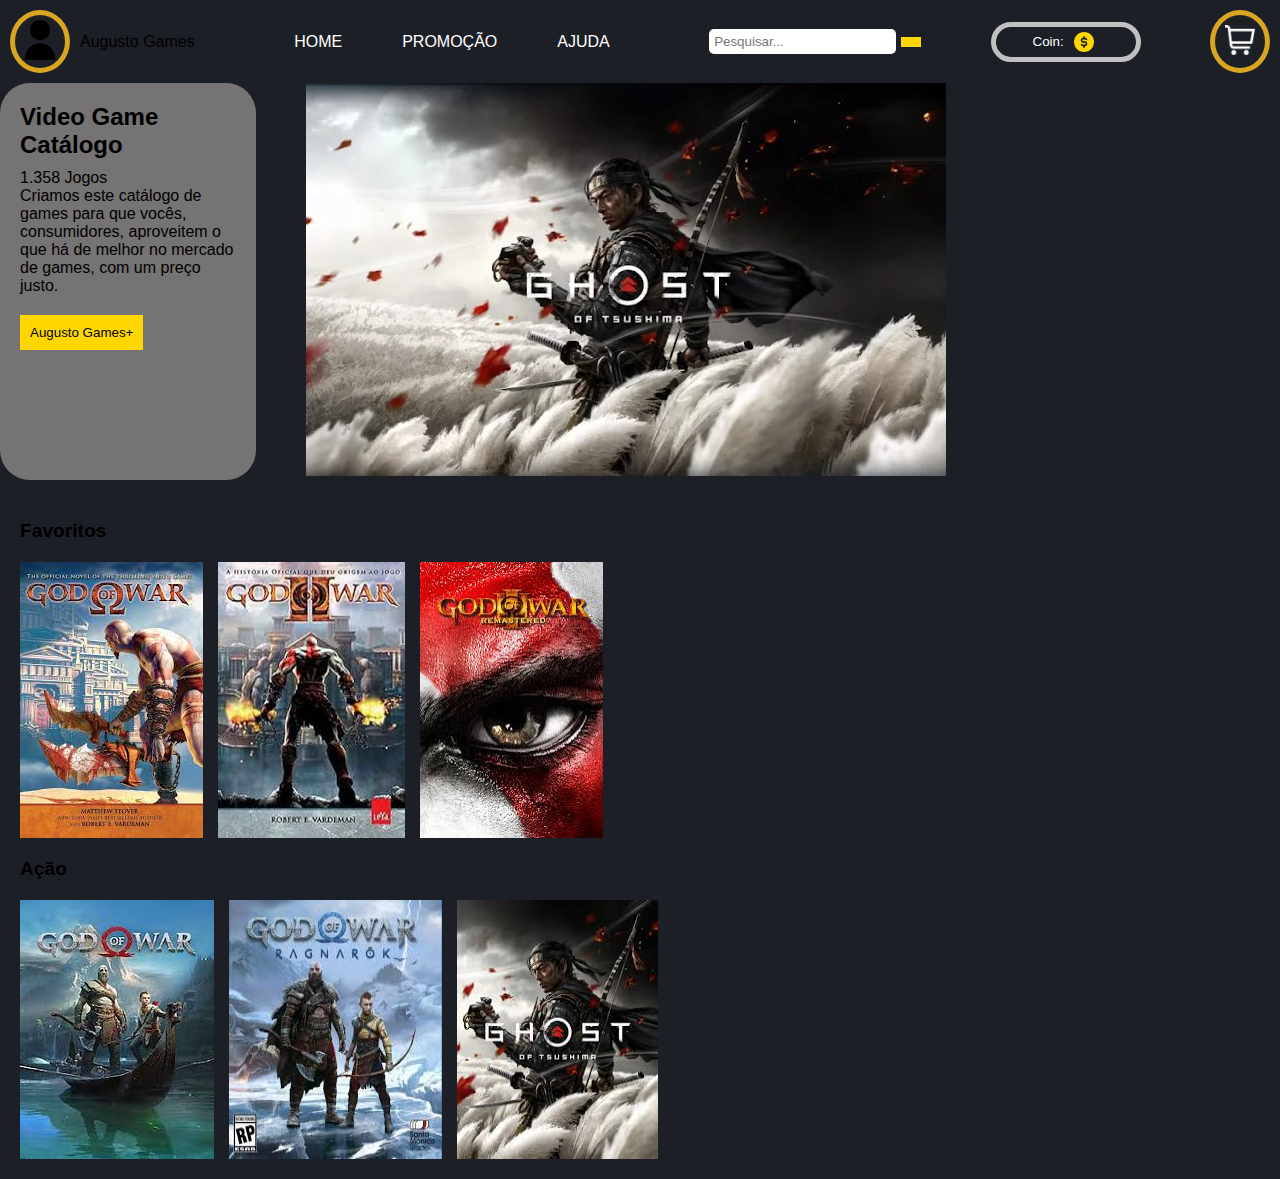
==== app/index.html @ 5dc143bf "Estilo" ====
<!DOCTYPE html>
<html lang="pt-br">
<head>
    <meta charset="UTF-8">
    <meta name="viewport" content="width=device-width, initial-scale=1.0">
    <link rel='stylesheet' href='https://cdn-uicons.flaticon.com/2.6.0/uicons-regular-rounded/css/uicons-regular-rounded.css'>
    <script src="https://code.jquery.com/jquery-3.6.0.min.js"></script>
    <link rel="stylesheet" href="css/home.css">
    <link rel="stylesheet" href="css/nav.css">
    <title>Catálogo de Jogos</title>
</head>
<body>
    <div class="container">
        <header class="navbar">
            <div class="logo"><button><img src="assets/icones/Personagem.webp" alt=""></button>Augusto Games</div>
            <nav>
                <ul>
                    <li><a href="">HOME</a></li>
                    <li><a href="">PROMOÇÃO</a></li>
                    <li><a href="">AJUDA</a></li>
                </ul>
            </nav>
            <div class="search">
                <input type="text" placeholder="Pesquisar...">
                <button><i class="fi fi-rr-search"></i></button>
            </div>
            <div class="coin"><button>Coin:<img src="assets/icones/coin.webp" alt=""></button></div>
            <div class="cart"><button><img src="assets/icones/carrinho-de-compras.webp" alt=""></button></div>
        </header>

        <main>
            <div class="folder">
                <section class="plane">
                    <div class="catalog-info">
                        <h2>Video Game<br>Catálogo</h2>
                        <p>1.358 Jogos</p>
                        <p>Criamos este catálogo de games para que vocês, consumidores, aproveitem o que há de melhor no mercado de games, com um preço justo.</p>
                        <button>Augusto Games+</button>
                    </div>
                </section>

                <section class="featured">
                    <img src="assets/folders/ghost_Folder.webp" alt="Jogo em destaque">
                </section>
            </div>

            <section class="categories">
                <h2>Favoritos</h2>
                <div class="games">
                    <img src="assets/god1.webp" alt="Game">
                    <img src="assets/god2.webp" alt="Game">
                    <img src="assets/god3.webp" alt="Game">
                </div>

                <h2>Ação</h2>
                <div class="games">
                    <img src="assets/god4.webp" alt="Game">
                    <img src="assets/god5.webp" alt="Game">
                    <img src="assets/ghost.webp" alt="Game">
                </div>
            </section>
        </main>
    </div>
    <script src="js/script.js"></script>
</body>
</html>
---- app/css/home.css ----
body {
    margin: 0;
    font-family: Arial, sans-serif;
    background-color: #1d1f27;
    color: #fff;
}

.container {
    display: flex;
    flex-direction: column;
    height: 100vh;
}

.main {
    display: flex;
}

.folder{
    display: flex;
    white-space: wrap;
}

.folder .plane {
    width: 20%;
    padding: 20px;
    background-color: #757373;
    border-radius: 30px;
}

.folder .plane h2 {
    font-size: 1.5rem;
    margin-bottom: 10px;
}

.folder .plane button {
    background-color: #ffd700;
    border: none;
    padding: 10px;
    cursor: pointer;
    margin-top: 20px;
}

.folder .featured img{
    width: 100%;
    padding-left: 50px;
}

.categories {
    padding: 20px;
}

.categories h2 {
    font-size: 1.2rem;
    margin: 20px 0;
}

.games {
    display: flex;
    gap: 15px;
}
---- app/css/nav.css ----
* {
    margin: 0;
    padding: 0;
    box-sizing: border-box;
    font-family: Arial, Helvetica, sans-serif;
    color: black;
}

.navbar {
    display: flex;
    justify-content: space-between;
    align-items: center;
    padding: 10px 10px;
    color: white;
}

.navbar .logo {
    display: flex;
    align-items: center;
}

.navbar .logo button {
    background-color: transparent;
    border: solid 5px #DAA520;
    border-radius: 50%;
    cursor: pointer;
    margin-right: 10px;
}

.navbar .logo img {
    width: 50px;
    padding: 5px;
}

.navbar ul {
    display: flex;
    align-items: center;
    list-style: none;
    margin: 0;
}

.navbar ul li {
    margin: 0 10px;
}

.navbar ul li a {
    color: #ffffff;
    text-decoration: none;
    font-size: 16px;
    padding: 8px 20px;
    white-space: nowrap;
    position: relative;  /* Para posicionar a linha */
}

.navbar ul li a::after {
    content: '';
    position: absolute;
    bottom: 0;
    left: 0;
    width: 100%;
    height: 2px;
    background-color: transparent; /* Cor padrão */
    transition: background-color 0.3s ease; /* Para animação suave */
}

.navbar ul li a:hover::after {
    background-color: #DAA520;  /* Cor dourada na linha ao passar o mouse */
}

.navbar ul li a.active::after {
    background-color: #DAA520;  /* Linha dourada para o link ativo */
}

.search {
    display: flex;
    align-items: center;
}

.search input {
    padding: 5px;
    border: none;
    border-radius: 5px;
    margin-right: 5px;
}

.search button {
    background-color: #ffd700;
    border: none;
    padding: 5px 10px;
    cursor: pointer;
}

.coin button {
    background-color: transparent;
    border: solid 5px #C0C0C0;
    border-radius: 30px;
    text-align: center;
    width: 150px;
    cursor: pointer;
    color: white;
    display: flex;
    align-items: center;
    justify-content: center;
    gap: 5px;
}

.coin img {
    width: 30px;
    padding: 5px;
}

.cart button {
    background-color: transparent;
    border: solid 5px #DAA520;
    border-radius: 50%;
    cursor: pointer;
}

.cart img {
    width: 50px;
    padding: 10px;
}
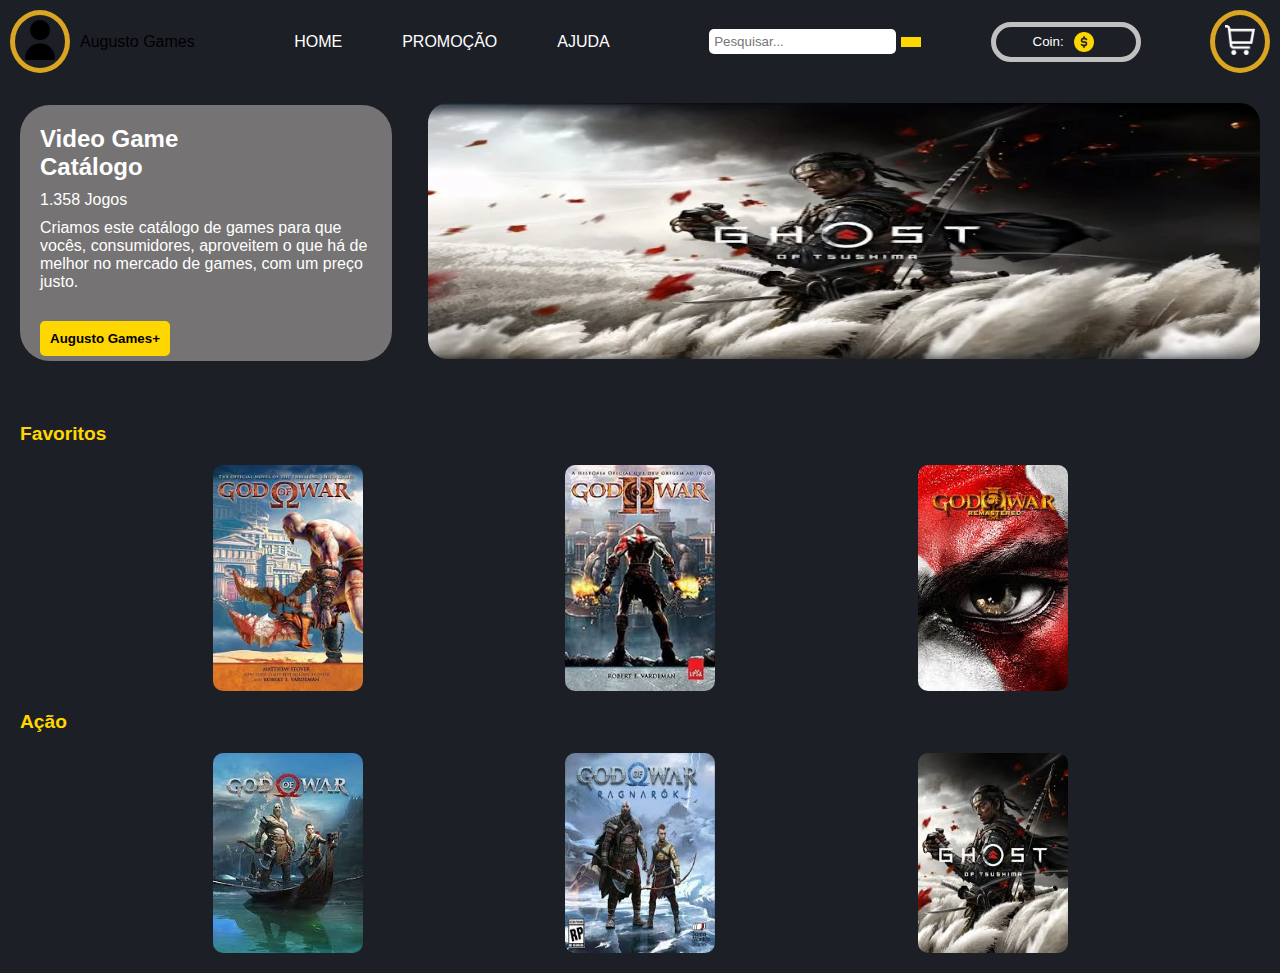
==== commit 09a2f6f0: "Folder" ====
--- a/app/index.html
+++ b/app/index.html
@@ -38,7 +38,6 @@
                         <button>Augusto Games+</button>
                     </div>
                 </section>
-
                 <section class="featured">
                     <img src="assets/folders/ghost_Folder.webp" alt="Jogo em destaque">
                 </section>
--- a/app/css/home.css
+++ b/app/css/home.css
@@ -1,35 +1,45 @@
-body {
-    margin: 0;
-    font-family: Arial, sans-serif;
-    background-color: #1d1f27;
-    color: #fff;
-}
-
+/* Container principal */
 .container {
     display: flex;
     flex-direction: column;
     height: 100vh;
 }
 
+/* Seção Principal */
 .main {
     display: flex;
 }
 
-.folder{
+/* Seção do folder */
+.folder {
     display: flex;
-    white-space: wrap;
+    justify-content: space-between;
+    align-items: center;
+    padding: 20px;
+    flex-direction: row;
 }
 
+/* Plane dentro de folder */
 .folder .plane {
-    width: 20%;
+    display: flex;
+    width: 30%;
+    height: 20vw;
     padding: 20px;
     background-color: #757373;
     border-radius: 30px;
+    justify-content: space-between;
 }
 
 .folder .plane h2 {
     font-size: 1.5rem;
     margin-bottom: 10px;
+    color: white;
+}
+
+.folder .plane p {
+    font-size: 1rem;
+    margin: 10px 0;
+    color: white;
 }
 
 .folder .plane button {
@@ -38,13 +48,22 @@
     padding: 10px;
     cursor: pointer;
     margin-top: 20px;
+    font-weight: bold;
+    border-radius: 5px;
+    transition: background-color 0.3s ease;
 }
 
-.folder .featured img{
-    width: 100%;
-    padding-left: 50px;
+.folder .plane button:hover {
+    background-color: #f4c542;
 }
 
+.folder .featured img {
+    width: 65vw;
+    height: 20vw;
+    border-radius: 20px;
+}
+
+/* Categorias */
 .categories {
     padding: 20px;
 }
@@ -52,9 +71,42 @@
 .categories h2 {
     font-size: 1.2rem;
     margin: 20px 0;
+    color: #ffd700;
 }
 
+/* Jogos dentro de categorias */
 .games {
     display: flex;
-    gap: 15px;
+    flex-wrap: wrap;
+    gap: 10px;
+    justify-content: space-evenly;
+}
+
+.games button {
+    position: relative;
+    background: none;
+    border: none;
+    cursor: pointer;
+    transition: transform 0.3s ease, box-shadow 0.3s ease;
+    text-align: center;
+}
+
+/* Estilos para as imagens dentro dos botões */
+.games img {
+    width: 100%;
+    max-width: 150px;
+    height: auto;
+    border-radius: 10px;
+    transition: transform 0.3s ease, box-shadow 0.3s ease;
+}
+
+/* Efeito hover para imagens de jogos */
+.games :hover img {
+    transform: scale(1.1);
+    box-shadow: 0 4px 8px rgba(0, 0, 0, 0.4);
+}
+
+/* Hover sobre o botão */
+.games :hover {
+    transform: scale(1.05);
 }--- a/app/css/nav.css
+++ b/app/css/nav.css
@@ -4,6 +4,13 @@
     box-sizing: border-box;
     font-family: Arial, Helvetica, sans-serif;
     color: black;
+}
+
+body {
+    margin: 0;
+    font-family: Arial, sans-serif;
+    background-color: #1d1f27;
+    color: #fff;
 }
 
 .navbar {
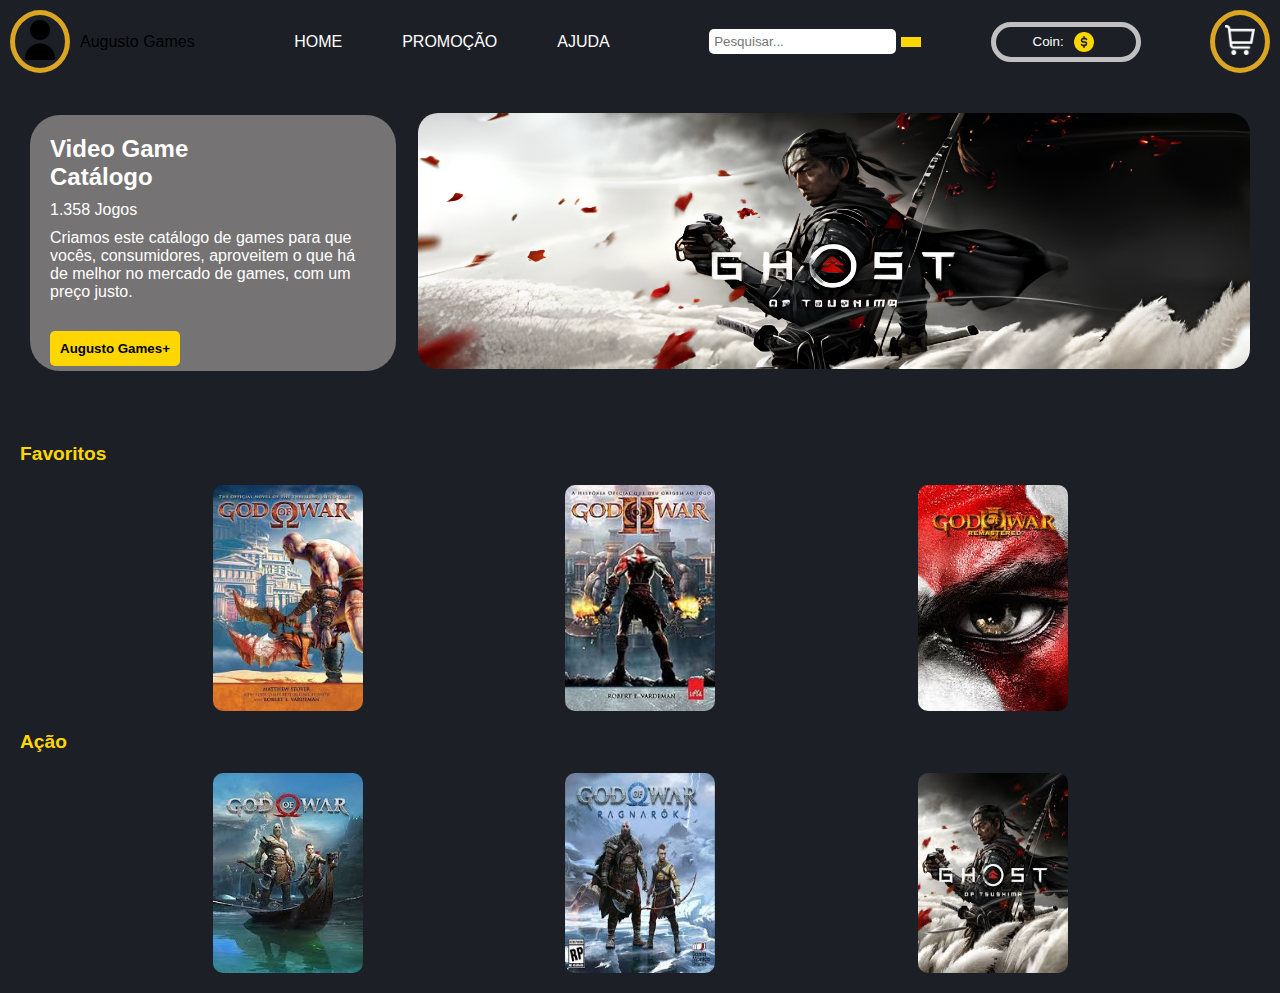
==== commit 76211922: "Folder" ====
--- a/app/index.html
+++ b/app/index.html
@@ -39,7 +39,7 @@
                     </div>
                 </section>
                 <section class="featured">
-                    <img src="assets/folders/ghost_Folder.webp" alt="Jogo em destaque">
+                    <img src="assets/folders/baner_ghost.png" alt="Jogo em destaque">
                 </section>
             </div>
 
--- a/app/css/home.css
+++ b/app/css/home.css
@@ -17,6 +17,7 @@
     align-items: center;
     padding: 20px;
     flex-direction: row;
+    padding: 30px;
 }
 
 /* Plane dentro de folder */
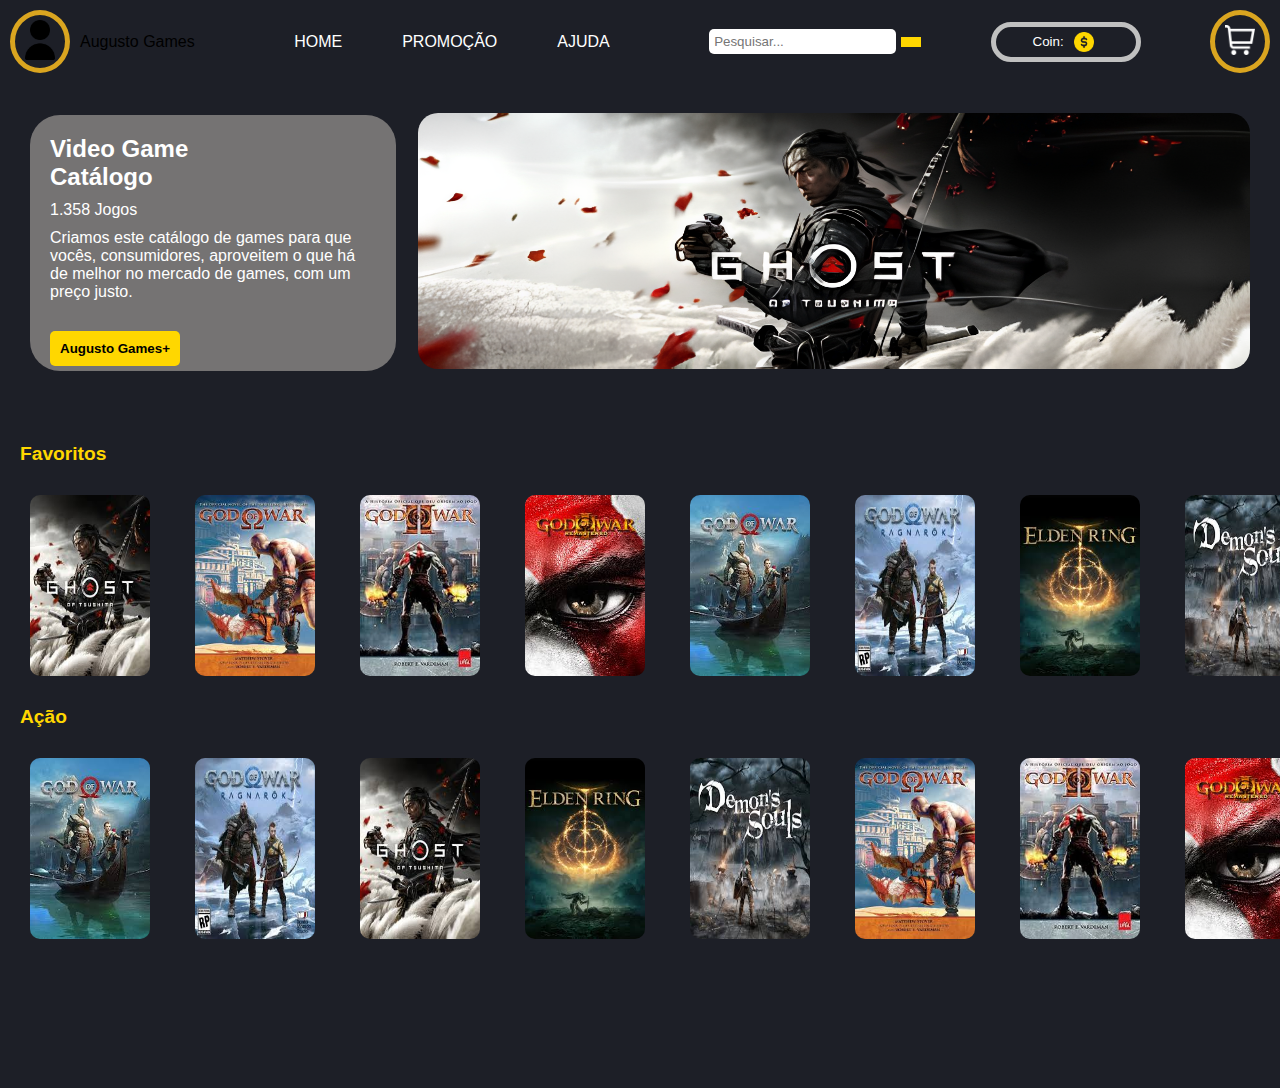
==== commit d612990d: "Folder" ====
--- a/app/index.html
+++ b/app/index.html
@@ -7,6 +7,7 @@
     <script src="https://code.jquery.com/jquery-3.6.0.min.js"></script>
     <link rel="stylesheet" href="css/home.css">
     <link rel="stylesheet" href="css/nav.css">
+    <link rel="stylesheet" href="css/card_opacidade.css">
     <title>Catálogo de Jogos</title>
 </head>
 <body>
@@ -46,9 +47,14 @@
             <section class="categories">
                 <h2>Favoritos</h2>
                 <div class="games">
+                    <img src="assets/ghost.webp" alt="Game">
                     <img src="assets/god1.webp" alt="Game">
                     <img src="assets/god2.webp" alt="Game">
-                    <img src="assets/god3.webp" alt="Game">
+                    <img src="assets/god3.webp" alt="">
+                    <img src="assets/god4.webp" alt="">
+                    <img src="assets/god5.webp" alt="">
+                    <img src="assets/elden_ring.webp" alt="">
+                    <img src="assets/demon_souls.webp" alt="">
                 </div>
 
                 <h2>Ação</h2>
@@ -56,6 +62,25 @@
                     <img src="assets/god4.webp" alt="Game">
                     <img src="assets/god5.webp" alt="Game">
                     <img src="assets/ghost.webp" alt="Game">
+                    <img src="assets/elden_ring.webp" alt="">
+                    <img src="assets/demon_souls.webp" alt="">
+                    <img src="assets/god1.webp" alt="">
+                    <img src="assets/god2.webp" alt="">
+                    <img src="assets/god3.webp" alt="">
+
+
+                    <div class="card" tabindex="0">
+                        <img src="assets/demon_souls.webp" alt="Imagem do Produto">
+                        <div class="card-details">
+                            <p>Informações adicionais sobre o produto. Detalhes extras aqui.</p>
+                            <h3>Nome do Produto</h3>
+                            <p>Descrição curta do produto. Saiba mais sobre ele.</p>
+                            <button>Comprar</button>
+                        </div>
+                    </div>
+
+
+
                 </div>
             </section>
         </main>
--- a/app/css/home.css
+++ b/app/css/home.css
@@ -78,9 +78,9 @@
 /* Jogos dentro de categorias */
 .games {
     display: flex;
-    flex-wrap: wrap;
-    gap: 10px;
-    justify-content: space-evenly;
+    flex-wrap: nowrap;
+    gap: 45px;
+    padding: 10px;
 }
 
 .games button {
@@ -88,17 +88,15 @@
     background: none;
     border: none;
     cursor: pointer;
-    transition: transform 0.3s ease, box-shadow 0.3s ease;
     text-align: center;
 }
 
 /* Estilos para as imagens dentro dos botões */
 .games img {
-    width: 100%;
-    max-width: 150px;
+    width: 100vw;
+    max-width: 120px;
     height: auto;
     border-radius: 10px;
-    transition: transform 0.3s ease, box-shadow 0.3s ease;
 }
 
 /* Efeito hover para imagens de jogos */
--- a/app/css/card_opacidade.css
+++ b/app/css/card_opacidade.css
@@ -0,0 +1,38 @@
+/* Detalhes adicionais (ocultos inicialmente) */
+.card-details {
+    position: absolute;
+    bottom: 0;
+    left: 0;
+    width: 150px;
+    background-color: rgba(105, 105, 105, 0.8);
+    font-size: 0.9rem;
+    color: #fff;
+    padding: 10px;
+    font-size: 0.9rem;
+    opacity: 0;
+    visibility: hidden;
+    transform: translateY(100%);
+    transition: opacity 0.3s ease, visibility 0.3s ease, transform 0.3s ease;
+}
+
+/* Efeito de zoom no card */
+.card:hover {
+    transform: scale(1.05);
+    box-shadow: 0 50px 100px rgba(0, 0, 0, 0.5);
+    max-width: 200vw;
+}
+
+/* Mostrar os detalhes ao passar o mouse no card */
+.card:hover .card-details {
+    opacity: 1;
+    visibility: visible;
+    transform: translateY(0);
+    display: block;
+}
+
+.card.show-details .card-details {
+    opacity: 1;
+    visibility: visible;
+    transform: translateY(0);
+    display: block;
+}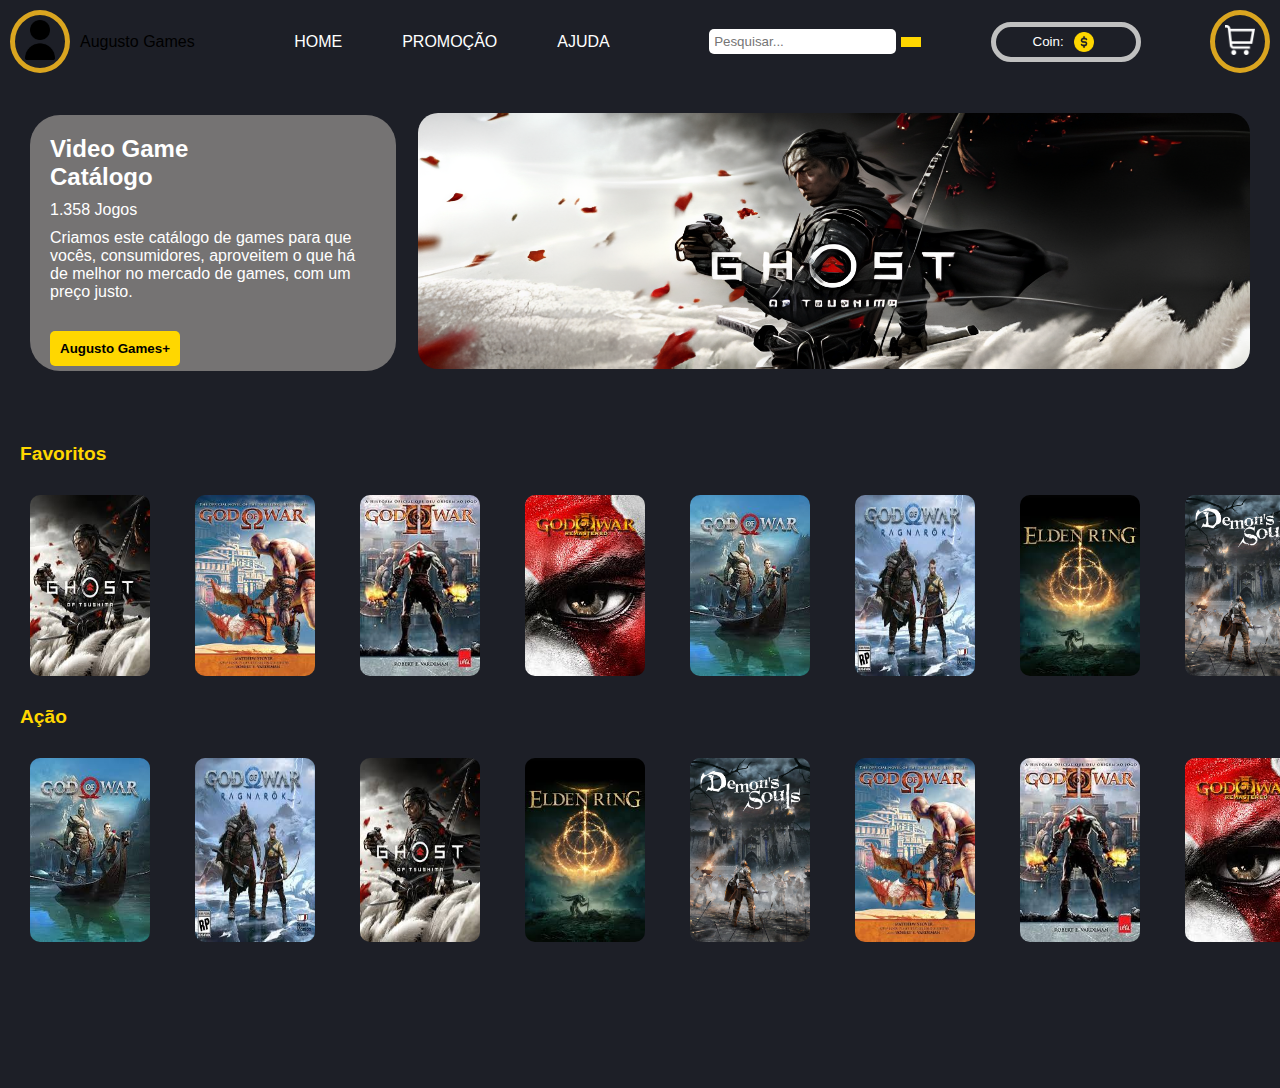
==== commit 8196211a: "Estilo" ====
--- a/app/index.html
+++ b/app/index.html
@@ -54,7 +54,7 @@
                     <img src="assets/god4.webp" alt="">
                     <img src="assets/god5.webp" alt="">
                     <img src="assets/elden_ring.webp" alt="">
-                    <img src="assets/demon_souls.webp" alt="">
+                    <img src="assets/demon_souls.png" alt="">
                 </div>
 
                 <h2>Ação</h2>
@@ -63,14 +63,14 @@
                     <img src="assets/god5.webp" alt="Game">
                     <img src="assets/ghost.webp" alt="Game">
                     <img src="assets/elden_ring.webp" alt="">
-                    <img src="assets/demon_souls.webp" alt="">
+                    <img src="assets/demon_souls.png" alt="">
                     <img src="assets/god1.webp" alt="">
                     <img src="assets/god2.webp" alt="">
                     <img src="assets/god3.webp" alt="">
 
 
                     <div class="card" tabindex="0">
-                        <img src="assets/demon_souls.webp" alt="Imagem do Produto">
+                        <img src="assets/demon_souls.png" alt="Imagem do Produto">
                         <div class="card-details">
                             <p>Informações adicionais sobre o produto. Detalhes extras aqui.</p>
                             <h3>Nome do Produto</h3>
@@ -82,6 +82,7 @@
 
 
                 </div>
+                
             </section>
         </main>
     </div>
--- a/app/css/card_opacidade.css
+++ b/app/css/card_opacidade.css
@@ -12,7 +12,7 @@
     opacity: 0;
     visibility: hidden;
     transform: translateY(100%);
-    transition: opacity 0.3s ease, visibility 0.3s ease, transform 0.3s ease;
+    transition: opacity 0.3s ease, box-shadow 0.3s ease, transform 0.3s ease;
 }
 
 /* Efeito de zoom no card */
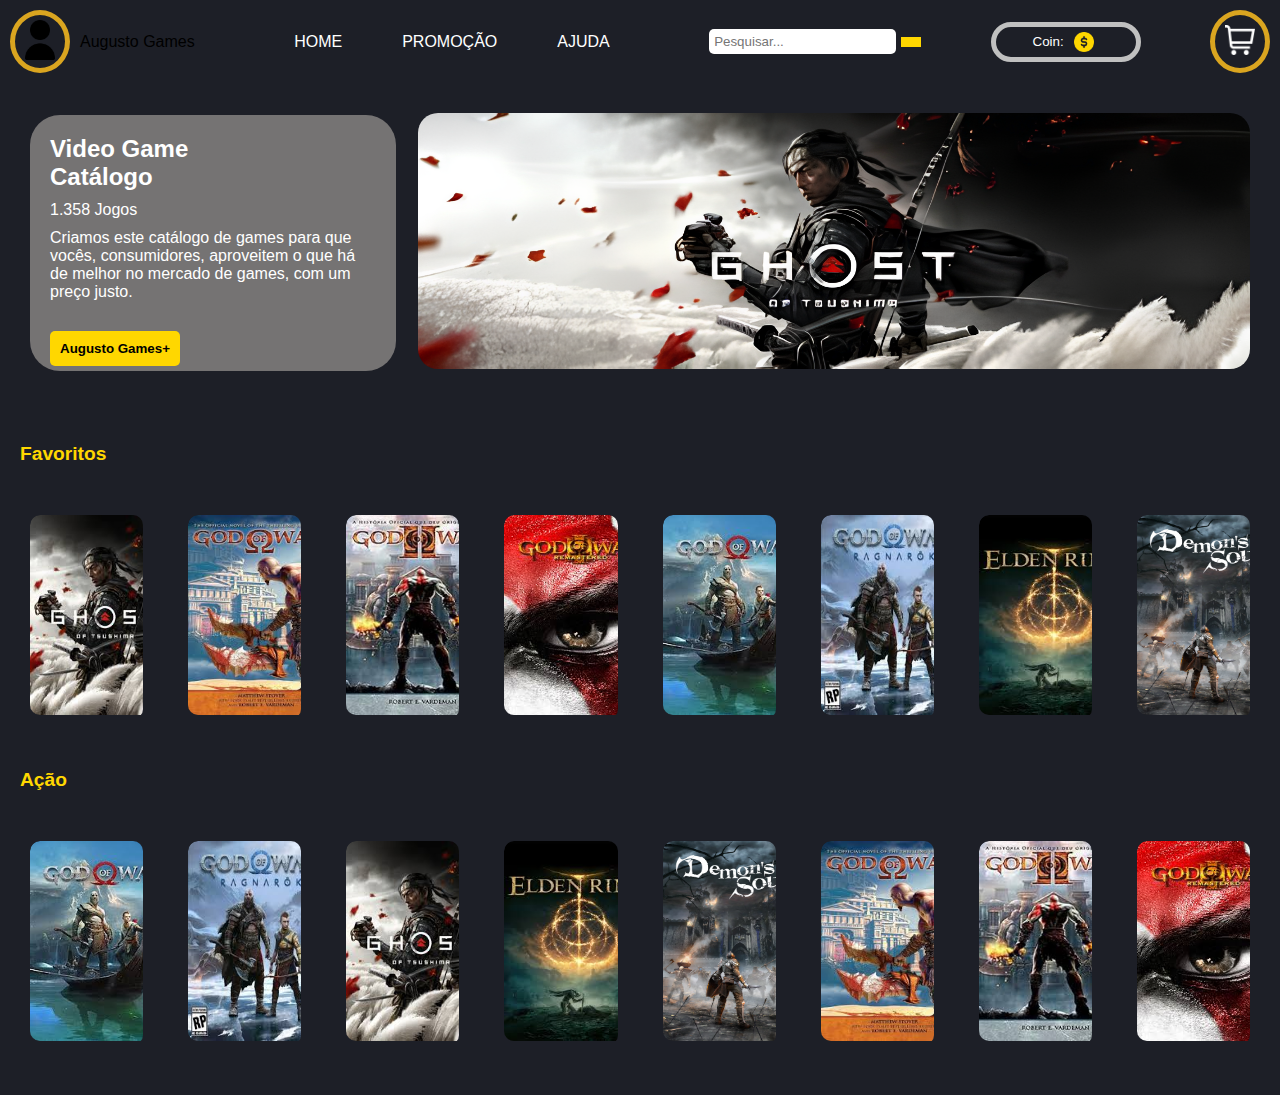
==== commit f5313681: "Atualização nos cards" ====
--- a/app/index.html
+++ b/app/index.html
@@ -47,42 +47,205 @@
             <section class="categories">
                 <h2>Favoritos</h2>
                 <div class="games">
-                    <img src="assets/ghost.webp" alt="Game">
-                    <img src="assets/god1.webp" alt="Game">
-                    <img src="assets/god2.webp" alt="Game">
-                    <img src="assets/god3.webp" alt="">
-                    <img src="assets/god4.webp" alt="">
-                    <img src="assets/god5.webp" alt="">
-                    <img src="assets/elden_ring.webp" alt="">
-                    <img src="assets/demon_souls.png" alt="">
+                    
+                    <div class="card" tabindex="0">
+                        <img src="assets/ghost.webp" alt="Imagem do Produto">
+                            <div class="card-details">
+                                <h3>Ghost of Tsushima</h3>
+                                <p>R$: 200,00</p>
+                                <button class="add-to-cart">Colocar no carrinho</button>
+                                    <div class="rating">
+                                        <span>⭐</span><span>⭐</span><span>⭐</span><span>⭐</span><span>⭐</span>
+                                    </div>
+                            </div>
+                    </div>
+                    
+                    <div class="card" tabindex="0">
+                        <img src="assets/god1.webp" alt="Imagem do Produto">
+                            <div class="card-details">
+                                <h3>God of War</h3>
+                                <p>R$: 150,00</p>
+                                <button class="add-to-cart">Colocar no carrinho</button>
+                                    <div class="rating">
+                                        <span>⭐</span><span>⭐</span><span>⭐</span><span>⭐</span><span>⭐</span>
+                                    </div>
+                            </div>
+                    </div>
+                    
+                    <div class="card" tabindex="0">
+                        <img src="assets/god2.webp" alt="Imagem do Produto">
+                            <div class="card-details">
+                                <h3>God fo War 2</h3>
+                                <p>R$: 200,00</p>
+                                <button class="add-to-cart">Colocar no carrinho</button>
+                                    <div class="rating">
+                                        <span>⭐</span><span>⭐</span><span>⭐</span><span>⭐</span><span>⭐</span>
+                                    </div>
+                            </div>
+                    </div>
+                    
+                    <div class="card" tabindex="0">
+                        <img src="assets/god3.webp" alt="Imagem do Produto">
+                            <div class="card-details">
+                                <h3>God fo War 3</h3>
+                                <p>R$: 250,00</p>
+                                <button class="add-to-cart">Colocar no carrinho</button>
+                                    <div class="rating">
+                                        <span>⭐</span><span>⭐</span><span>⭐</span><span>⭐</span><span>⭐</span>
+                                    </div>
+                            </div>
+                    </div>
+                    
+                    <div class="card" tabindex="0">
+                        <img src="assets/god4.webp" alt="Imagem do Produto">
+                            <div class="card-details">
+                                <h3>God fo War: 2018</h3>
+                                <p>R$: 300,00</p>
+                                <button class="add-to-cart">Colocar no carrinho</button>
+                                    <div class="rating">
+                                        <span>⭐</span><span>⭐</span><span>⭐</span><span>⭐</span><span>⭐</span>
+                                    </div>
+                            </div>
+                    </div>
+                    
+                    <div class="card" tabindex="0">
+                        <img src="assets/god5.webp" alt="Imagem do Produto">
+                            <div class="card-details">
+                                <h3>God fo War: Ragnarok</h3>
+                                <p>R$: 350,00</p>
+                                <button class="add-to-cart">Colocar no carrinho</button>
+                                    <div class="rating">
+                                        <span>⭐</span><span>⭐</span><span>⭐</span><span>⭐</span><span>⭐</span>
+                                    </div>
+                            </div>
+                    </div>
+                    
+                    <div class="card" tabindex="0">
+                        <img src="assets/elden_ring.webp" alt="Imagem do Produto">
+                            <div class="card-details">
+                                <h3>Elden Ring</h3>
+                                <p>R$: 300,00</p>
+                                <button class="add-to-cart">Colocar no carrinho</button>
+                                    <div class="rating">
+                                        <span>⭐</span><span>⭐</span><span>⭐</span><span>⭐</span><span>⭐</span>
+                                    </div>
+                            </div>
+                    </div>
+                    
+                    <div class="card" tabindex="0">
+                        <img src="assets/demon_souls.png" alt="Imagem do Produto">
+                            <div class="card-details">
+                                <h3>Demon Souls</h3>
+                                <p>R$: 300,00</p>
+                                <button class="add-to-cart">Colocar no carrinho</button>
+                                    <div class="rating">
+                                        <span>⭐</span><span>⭐</span><span>⭐</span><span>⭐</span><span>⭐</span>
+                                    </div>
+                            </div>
+                    </div>
+
                 </div>
 
                 <h2>Ação</h2>
                 <div class="games">
-                    <img src="assets/god4.webp" alt="Game">
-                    <img src="assets/god5.webp" alt="Game">
-                    <img src="assets/ghost.webp" alt="Game">
-                    <img src="assets/elden_ring.webp" alt="">
-                    <img src="assets/demon_souls.png" alt="">
-                    <img src="assets/god1.webp" alt="">
-                    <img src="assets/god2.webp" alt="">
-                    <img src="assets/god3.webp" alt="">
-
-
+                    
+                    <div class="card" tabindex="0">
+                        <img src="assets/god4.webp" alt="Imagem do Produto">
+                            <div class="card-details">
+                                <h3>Ghost of Tsushima</h3>
+                                <p>R$: 200,00</p>
+                                <button class="add-to-cart">Colocar no carrinho</button>
+                                    <div class="rating">
+                                        <span>⭐</span><span>⭐</span><span>⭐</span><span>⭐</span><span>⭐</span>
+                                    </div>
+                            </div>
+                    </div>
+                    
+                    <div class="card" tabindex="0">
+                        <img src="assets/god5.webp" alt="Imagem do Produto">
+                            <div class="card-details">
+                                <h3>Ghost of Tsushima</h3>
+                                <p>R$: 200,00</p>
+                                <button class="add-to-cart">Colocar no carrinho</button>
+                                    <div class="rating">
+                                        <span>⭐</span><span>⭐</span><span>⭐</span><span>⭐</span><span>⭐</span>
+                                    </div>
+                            </div>
+                    </div>
+                    
+                    <div class="card" tabindex="0">
+                        <img src="assets/ghost.webp" alt="Imagem do Produto">
+                            <div class="card-details">
+                                <h3>Ghost of Tsushima</h3>
+                                <p>R$: 200,00</p>
+                                <button class="add-to-cart">Colocar no carrinho</button>
+                                    <div class="rating">
+                                        <span>⭐</span><span>⭐</span><span>⭐</span><span>⭐</span><span>⭐</span>
+                                    </div>
+                            </div>
+                    </div>
+                    
+                    <div class="card" tabindex="0">
+                        <img src="assets/elden_ring.webp" alt="Imagem do Produto">
+                            <div class="card-details">
+                                <h3>Ghost of Tsushima</h3>
+                                <p>R$: 200,00</p>
+                                <button class="add-to-cart">Colocar no carrinho</button>
+                                    <div class="rating">
+                                        <span>⭐</span><span>⭐</span><span>⭐</span><span>⭐</span><span>⭐</span>
+                                    </div>
+                            </div>
+                    </div>
+                    
                     <div class="card" tabindex="0">
                         <img src="assets/demon_souls.png" alt="Imagem do Produto">
-                        <div class="card-details">
-                            <p>Informações adicionais sobre o produto. Detalhes extras aqui.</p>
-                            <h3>Nome do Produto</h3>
-                            <p>Descrição curta do produto. Saiba mais sobre ele.</p>
-                            <button>Comprar</button>
-                        </div>
-                    </div>
-
-
-
-                </div>
-                
+                            <div class="card-details">
+                                <h3>Ghost of Tsushima</h3>
+                                <p>R$: 200,00</p>
+                                <button class="add-to-cart">Colocar no carrinho</button>
+                                    <div class="rating">
+                                        <span>⭐</span><span>⭐</span><span>⭐</span><span>⭐</span><span>⭐</span>
+                                    </div>
+                            </div>
+                    </div>
+                    
+                    <div class="card" tabindex="0">
+                        <img src="assets/god1.webp" alt="Imagem do Produto">
+                            <div class="card-details">
+                                <h3>Ghost of Tsushima</h3>
+                                <p>R$: 200,00</p>
+                                <button class="add-to-cart">Colocar no carrinho</button>
+                                    <div class="rating">
+                                        <span>⭐</span><span>⭐</span><span>⭐</span><span>⭐</span><span>⭐</span>
+                                    </div>
+                            </div>
+                    </div>
+                    
+                    <div class="card" tabindex="0">
+                        <img src="assets/god2.webp" alt="Imagem do Produto">
+                            <div class="card-details">
+                                <h3>Ghost of Tsushima</h3>
+                                <p>R$: 200,00</p>
+                                <button class="add-to-cart">Colocar no carrinho</button>
+                                    <div class="rating">
+                                        <span>⭐</span><span>⭐</span><span>⭐</span><span>⭐</span><span>⭐</span>
+                                    </div>
+                            </div>
+                    </div>
+                    
+                    <div class="card" tabindex="0">
+                        <img src="assets/god3.webp" alt="Imagem do Produto">
+                            <div class="card-details">
+                                <h3>Ghost of Tsushima</h3>
+                                <p>R$: 200,00</p>
+                                <button class="add-to-cart">Colocar no carrinho</button>
+                                    <div class="rating">
+                                        <span>⭐</span><span>⭐</span><span>⭐</span><span>⭐</span><span>⭐</span>
+                                    </div>
+                            </div>
+                    </div>
+
+                </div>  
             </section>
         </main>
     </div>
--- a/app/css/home.css
+++ b/app/css/home.css
@@ -93,9 +93,8 @@
 
 /* Estilos para as imagens dentro dos botões */
 .games img {
-    width: 100vw;
-    max-width: 120px;
-    height: auto;
+    width: 150px;
+    height: 200px;
     border-radius: 10px;
 }
 
--- a/app/css/card_opacidade.css
+++ b/app/css/card_opacidade.css
@@ -1,38 +1,88 @@
+/* Estilo geral do card */
+.card {
+    width: 100%;
+    max-width: 300px; /* Define um tamanho máximo para manter a consistência */
+    border-radius: 10px; /* Bordas arredondadas */
+    overflow: hidden; /* Previne o conteúdo de ultrapassar o card */
+    position: relative; /* Necessário para posicionar os detalhes absolutos */
+    text-align: center;
+    color: #fff;
+    transition: transform 0.3s ease, box-shadow 0.3s ease; /* Transições suaves */
+    margin: 20px auto; /* Centraliza e adiciona espaçamento */
+}
+
+/* Efeito de zoom no card */
+.card:hover {
+    transform: scale(1.05); /* Aumenta levemente o card */
+}
+
 /* Detalhes adicionais (ocultos inicialmente) */
 .card-details {
     position: absolute;
     bottom: 0;
     left: 0;
-    width: 150px;
-    background-color: rgba(105, 105, 105, 0.8);
-    font-size: 0.9rem;
+    width: 100%;
+    height: 100%;
+    background-color: #757373; /* Fundo translúcido para foco no conteúdo */
+    font-size: 1rem; /* Ajuste do tamanho da fonte */
     color: #fff;
-    padding: 10px;
-    font-size: 0.9rem;
+    padding: 15px;
+    box-sizing: border-box;
     opacity: 0;
     visibility: hidden;
     transform: translateY(100%);
-    transition: opacity 0.3s ease, box-shadow 0.3s ease, transform 0.3s ease;
-}
-
-/* Efeito de zoom no card */
-.card:hover {
-    transform: scale(1.05);
-    box-shadow: 0 50px 100px rgba(0, 0, 0, 0.5);
-    max-width: 200vw;
+    transition: opacity 0.3s ease, transform 0.3s ease; /* Transições suaves */
+    display: flex; /* Facilita alinhamento do conteúdo */
+    flex-direction: column; /* Para organizar elementos verticalmente */
+    justify-content: center; /* Centraliza verticalmente */
+    align-items: center; /* Centraliza horizontalmente */
 }
 
 /* Mostrar os detalhes ao passar o mouse no card */
 .card:hover .card-details {
     opacity: 1;
     visibility: visible;
-    transform: translateY(0);
-    display: block;
+    transform: translateY(0); /* Traz os detalhes para dentro do card */
 }
 
+/* Forçar exibição dos detalhes via classe */
 .card.show-details .card-details {
     opacity: 1;
     visibility: visible;
     transform: translateY(0);
-    display: block;
-}+}
+
+/* Adicionando efeitos visuais ao conteúdo dos detalhes */
+.card-details p {
+    margin: 10px 0;
+    font-size: 1rem; /* Tamanho consistente */
+}
+
+.card-details button {
+    background-color: #ffd700; /* Botão com cor chamativa */
+    border: none;
+    border-radius: 5px;
+    padding: 10px 15px;
+    color: #000;
+    font-weight: bold;
+    cursor: pointer;
+    transition: background-color 0.3s ease;
+}
+
+/* Hover no botão */
+.card-details button:hover {
+    background-color: #ffa500; /* Cor de destaque no hover */
+}
+
+/* Estilo responsivo */
+@media (max-width: 768px) {
+    .card {
+        width: 100%;
+        max-width: 90%; /* Reduz o tamanho no mobile */
+        margin: 10px auto; /* Espaçamento menor */
+    }
+
+    .card-details {
+        padding: 10px; /* Reduz o espaçamento interno */
+    }
+}
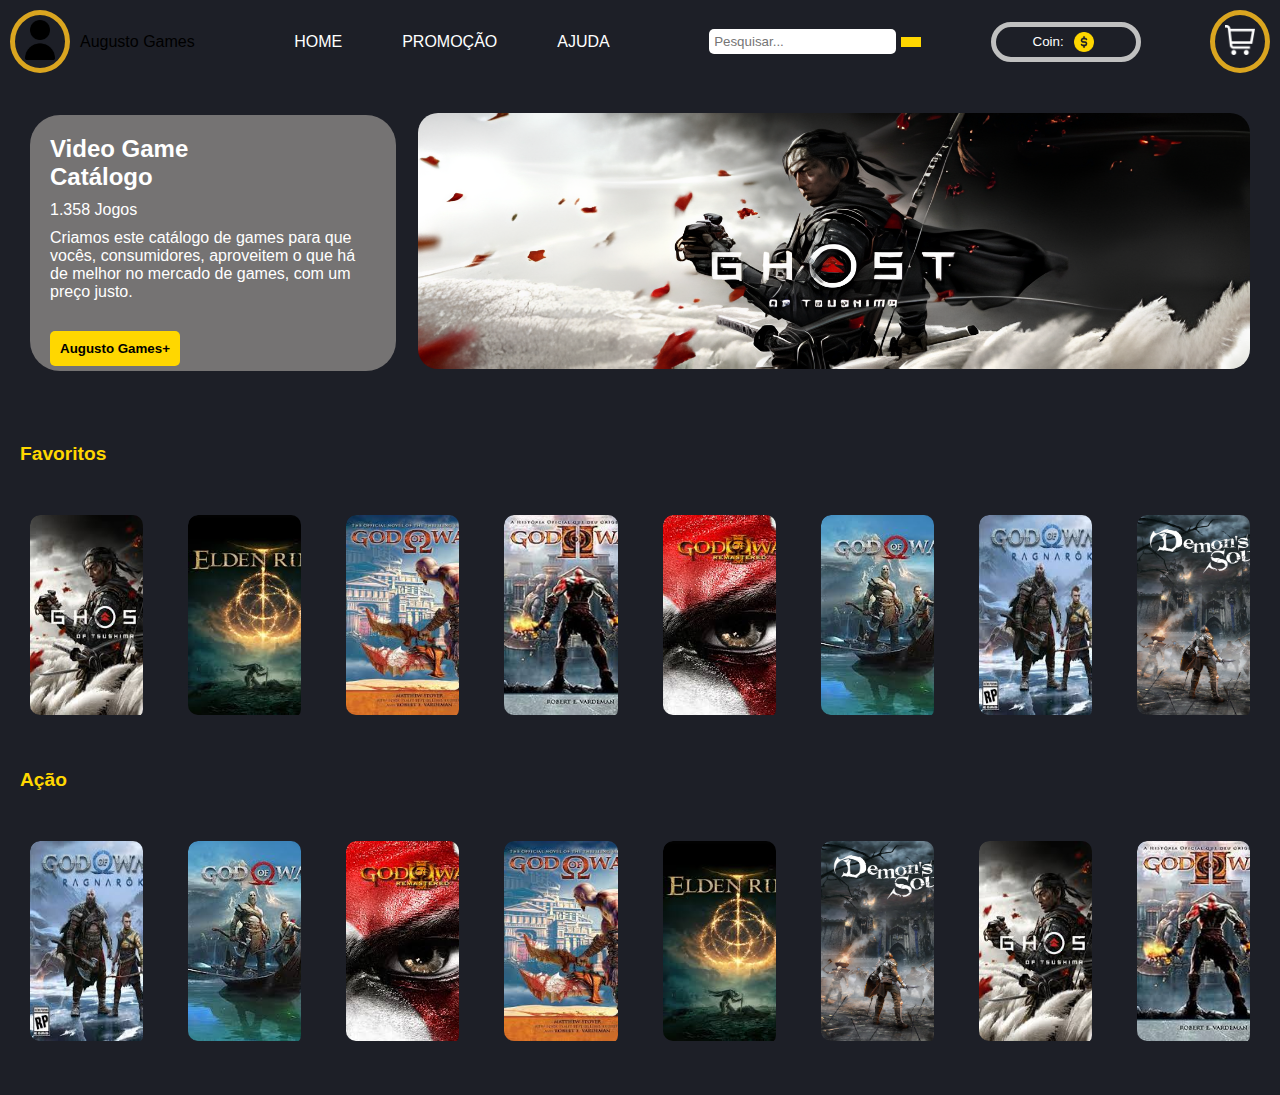
==== commit 963add2d: "sem comentarios" ====
--- a/app/index.html
+++ b/app/index.html
@@ -7,248 +7,94 @@
     <script src="https://code.jquery.com/jquery-3.6.0.min.js"></script>
     <link rel="stylesheet" href="css/home.css">
     <link rel="stylesheet" href="css/nav.css">
+    <link rel="stylesheet" href="css/sidebar.css">
     <link rel="stylesheet" href="css/card_opacidade.css">
     <title>Catálogo de Jogos</title>
 </head>
 <body>
-    <div class="container">
-        <header class="navbar">
-            <div class="logo"><button><img src="assets/icones/Personagem.webp" alt=""></button>Augusto Games</div>
-            <nav>
-                <ul>
-                    <li><a href="">HOME</a></li>
-                    <li><a href="">PROMOÇÃO</a></li>
-                    <li><a href="">AJUDA</a></li>
-                </ul>
-            </nav>
-            <div class="search">
-                <input type="text" placeholder="Pesquisar...">
-                <button><i class="fi fi-rr-search"></i></button>
-            </div>
-            <div class="coin"><button>Coin:<img src="assets/icones/coin.webp" alt=""></button></div>
-            <div class="cart"><button><img src="assets/icones/carrinho-de-compras.webp" alt=""></button></div>
-        </header>
+    
+<div class="left-sidebar" id="left-sidebar">
+    <div class="user-info">
+        <p>Usuário</p>
+        <p>Informações</p>
+    </div>
+    <div class="games-section">
+        <button>Jogos</button>
+        <button>Favoritos</button>
+    </div>
+</div>
 
-        <main>
-            <div class="folder">
-                <section class="plane">
-                    <div class="catalog-info">
-                        <h2>Video Game<br>Catálogo</h2>
-                        <p>1.358 Jogos</p>
-                        <p>Criamos este catálogo de games para que vocês, consumidores, aproveitem o que há de melhor no mercado de games, com um preço justo.</p>
-                        <button>Augusto Games+</button>
-                    </div>
-                </section>
-                <section class="featured">
-                    <img src="assets/folders/baner_ghost.png" alt="Jogo em destaque">
-                </section>
+<div class="right-sidebar" id="right-sidebar">
+    <div class="cart-header">
+        <h3>Carrinho</h3>
+        <button id="close-cart">Fechar</button>
+    </div>
+    <div class="cart-items" id="cart-items">
+    </div>
+    <div class="cart-total">
+        <p>Total: <span id="total-price">R$: 0,00</span></p>
+        <button id="checkout-btn">Finalizar Compra</button>
+    </div>
+</div>
+
+<div id="overlay" class="overlay"></div>
+
+<div class="container">
+    <header class="navbar">
+        <div class="logo">
+            <button id="open-left-sidebar">
+                <img src="assets/icones/Personagem.webp" alt="Personagem">
+            </button>
+            Augusto Games
+        </div>
+
+        <nav>
+            <ul>
+                <li><a href="">HOME</a></li>
+                <li><a href="">PROMOÇÃO</a></li>
+                <li><a href="">AJUDA</a></li>
+            </ul>
+        </nav>
+        <div class="search">
+            <input type="text" id="search-input" placeholder="Pesquisar...">
+            <button id="search-btn"><i class="fi fi-rr-search"></i></button>
+        </div>
+        <div class="coin"><button>Coin:<img src="assets/icones/coin.webp" alt=""></button></div>
+        <div class="cart"><button id="open-right-sidebar"><img src="assets/icones/carrinho-de-compras.webp" alt=""></button></div>
+    </header>
+
+    <main>
+        <div class="folder">
+            <section class="plane">
+                <div class="catalog-info">
+                    <h2>Video Game<br>Catálogo</h2>
+                    <p>1.358 Jogos</p>
+                    <p>Criamos este catálogo de games para que vocês, consumidores, aproveitem o que há de melhor no mercado de games, com um preço justo.</p>
+                    <button>Augusto Games+</button>
+                </div>
+            </section>
+            <section class="featured">
+                <img src="assets/folders/baner_ghost.png" alt="Jogo em destaque">
+            </section>
+        </div>
+
+        <section class="categories">
+            <h2>Favoritos</h2>
+            <div class="games" id="favorites">
+
             </div>
 
-            <section class="categories">
-                <h2>Favoritos</h2>
-                <div class="games">
-                    
-                    <div class="card" tabindex="0">
-                        <img src="assets/ghost.webp" alt="Imagem do Produto">
-                            <div class="card-details">
-                                <h3>Ghost of Tsushima</h3>
-                                <p>R$: 200,00</p>
-                                <button class="add-to-cart">Colocar no carrinho</button>
-                                    <div class="rating">
-                                        <span>⭐</span><span>⭐</span><span>⭐</span><span>⭐</span><span>⭐</span>
-                                    </div>
-                            </div>
-                    </div>
-                    
-                    <div class="card" tabindex="0">
-                        <img src="assets/god1.webp" alt="Imagem do Produto">
-                            <div class="card-details">
-                                <h3>God of War</h3>
-                                <p>R$: 150,00</p>
-                                <button class="add-to-cart">Colocar no carrinho</button>
-                                    <div class="rating">
-                                        <span>⭐</span><span>⭐</span><span>⭐</span><span>⭐</span><span>⭐</span>
-                                    </div>
-                            </div>
-                    </div>
-                    
-                    <div class="card" tabindex="0">
-                        <img src="assets/god2.webp" alt="Imagem do Produto">
-                            <div class="card-details">
-                                <h3>God fo War 2</h3>
-                                <p>R$: 200,00</p>
-                                <button class="add-to-cart">Colocar no carrinho</button>
-                                    <div class="rating">
-                                        <span>⭐</span><span>⭐</span><span>⭐</span><span>⭐</span><span>⭐</span>
-                                    </div>
-                            </div>
-                    </div>
-                    
-                    <div class="card" tabindex="0">
-                        <img src="assets/god3.webp" alt="Imagem do Produto">
-                            <div class="card-details">
-                                <h3>God fo War 3</h3>
-                                <p>R$: 250,00</p>
-                                <button class="add-to-cart">Colocar no carrinho</button>
-                                    <div class="rating">
-                                        <span>⭐</span><span>⭐</span><span>⭐</span><span>⭐</span><span>⭐</span>
-                                    </div>
-                            </div>
-                    </div>
-                    
-                    <div class="card" tabindex="0">
-                        <img src="assets/god4.webp" alt="Imagem do Produto">
-                            <div class="card-details">
-                                <h3>God fo War: 2018</h3>
-                                <p>R$: 300,00</p>
-                                <button class="add-to-cart">Colocar no carrinho</button>
-                                    <div class="rating">
-                                        <span>⭐</span><span>⭐</span><span>⭐</span><span>⭐</span><span>⭐</span>
-                                    </div>
-                            </div>
-                    </div>
-                    
-                    <div class="card" tabindex="0">
-                        <img src="assets/god5.webp" alt="Imagem do Produto">
-                            <div class="card-details">
-                                <h3>God fo War: Ragnarok</h3>
-                                <p>R$: 350,00</p>
-                                <button class="add-to-cart">Colocar no carrinho</button>
-                                    <div class="rating">
-                                        <span>⭐</span><span>⭐</span><span>⭐</span><span>⭐</span><span>⭐</span>
-                                    </div>
-                            </div>
-                    </div>
-                    
-                    <div class="card" tabindex="0">
-                        <img src="assets/elden_ring.webp" alt="Imagem do Produto">
-                            <div class="card-details">
-                                <h3>Elden Ring</h3>
-                                <p>R$: 300,00</p>
-                                <button class="add-to-cart">Colocar no carrinho</button>
-                                    <div class="rating">
-                                        <span>⭐</span><span>⭐</span><span>⭐</span><span>⭐</span><span>⭐</span>
-                                    </div>
-                            </div>
-                    </div>
-                    
-                    <div class="card" tabindex="0">
-                        <img src="assets/demon_souls.png" alt="Imagem do Produto">
-                            <div class="card-details">
-                                <h3>Demon Souls</h3>
-                                <p>R$: 300,00</p>
-                                <button class="add-to-cart">Colocar no carrinho</button>
-                                    <div class="rating">
-                                        <span>⭐</span><span>⭐</span><span>⭐</span><span>⭐</span><span>⭐</span>
-                                    </div>
-                            </div>
-                    </div>
+            <h2>Ação</h2>
+            <div class="games" id="action">
 
-                </div>
+            </div>
+        </section>
+    </main>
+</div>
 
-                <h2>Ação</h2>
-                <div class="games">
-                    
-                    <div class="card" tabindex="0">
-                        <img src="assets/god4.webp" alt="Imagem do Produto">
-                            <div class="card-details">
-                                <h3>Ghost of Tsushima</h3>
-                                <p>R$: 200,00</p>
-                                <button class="add-to-cart">Colocar no carrinho</button>
-                                    <div class="rating">
-                                        <span>⭐</span><span>⭐</span><span>⭐</span><span>⭐</span><span>⭐</span>
-                                    </div>
-                            </div>
-                    </div>
-                    
-                    <div class="card" tabindex="0">
-                        <img src="assets/god5.webp" alt="Imagem do Produto">
-                            <div class="card-details">
-                                <h3>Ghost of Tsushima</h3>
-                                <p>R$: 200,00</p>
-                                <button class="add-to-cart">Colocar no carrinho</button>
-                                    <div class="rating">
-                                        <span>⭐</span><span>⭐</span><span>⭐</span><span>⭐</span><span>⭐</span>
-                                    </div>
-                            </div>
-                    </div>
-                    
-                    <div class="card" tabindex="0">
-                        <img src="assets/ghost.webp" alt="Imagem do Produto">
-                            <div class="card-details">
-                                <h3>Ghost of Tsushima</h3>
-                                <p>R$: 200,00</p>
-                                <button class="add-to-cart">Colocar no carrinho</button>
-                                    <div class="rating">
-                                        <span>⭐</span><span>⭐</span><span>⭐</span><span>⭐</span><span>⭐</span>
-                                    </div>
-                            </div>
-                    </div>
-                    
-                    <div class="card" tabindex="0">
-                        <img src="assets/elden_ring.webp" alt="Imagem do Produto">
-                            <div class="card-details">
-                                <h3>Ghost of Tsushima</h3>
-                                <p>R$: 200,00</p>
-                                <button class="add-to-cart">Colocar no carrinho</button>
-                                    <div class="rating">
-                                        <span>⭐</span><span>⭐</span><span>⭐</span><span>⭐</span><span>⭐</span>
-                                    </div>
-                            </div>
-                    </div>
-                    
-                    <div class="card" tabindex="0">
-                        <img src="assets/demon_souls.png" alt="Imagem do Produto">
-                            <div class="card-details">
-                                <h3>Ghost of Tsushima</h3>
-                                <p>R$: 200,00</p>
-                                <button class="add-to-cart">Colocar no carrinho</button>
-                                    <div class="rating">
-                                        <span>⭐</span><span>⭐</span><span>⭐</span><span>⭐</span><span>⭐</span>
-                                    </div>
-                            </div>
-                    </div>
-                    
-                    <div class="card" tabindex="0">
-                        <img src="assets/god1.webp" alt="Imagem do Produto">
-                            <div class="card-details">
-                                <h3>Ghost of Tsushima</h3>
-                                <p>R$: 200,00</p>
-                                <button class="add-to-cart">Colocar no carrinho</button>
-                                    <div class="rating">
-                                        <span>⭐</span><span>⭐</span><span>⭐</span><span>⭐</span><span>⭐</span>
-                                    </div>
-                            </div>
-                    </div>
-                    
-                    <div class="card" tabindex="0">
-                        <img src="assets/god2.webp" alt="Imagem do Produto">
-                            <div class="card-details">
-                                <h3>Ghost of Tsushima</h3>
-                                <p>R$: 200,00</p>
-                                <button class="add-to-cart">Colocar no carrinho</button>
-                                    <div class="rating">
-                                        <span>⭐</span><span>⭐</span><span>⭐</span><span>⭐</span><span>⭐</span>
-                                    </div>
-                            </div>
-                    </div>
-                    
-                    <div class="card" tabindex="0">
-                        <img src="assets/god3.webp" alt="Imagem do Produto">
-                            <div class="card-details">
-                                <h3>Ghost of Tsushima</h3>
-                                <p>R$: 200,00</p>
-                                <button class="add-to-cart">Colocar no carrinho</button>
-                                    <div class="rating">
-                                        <span>⭐</span><span>⭐</span><span>⭐</span><span>⭐</span><span>⭐</span>
-                                    </div>
-                            </div>
-                    </div>
-
-                </div>  
-            </section>
-        </main>
-    </div>
-    <script src="js/script.js"></script>
+<script src="js/Card-Games.js"></script>
+<script src="js/SideBarLeft.js"></script>
+<script src="js/SideBarRight.js"></script>
+<script src="js/script.js"></script>
 </body>
 </html>--- a/app/css/home.css
+++ b/app/css/home.css
@@ -1,16 +1,13 @@
-/* Container principal */
 .container {
     display: flex;
     flex-direction: column;
     height: 100vh;
 }
 
-/* Seção Principal */
 .main {
     display: flex;
 }
 
-/* Seção do folder */
 .folder {
     display: flex;
     justify-content: space-between;
@@ -20,7 +17,6 @@
     padding: 30px;
 }
 
-/* Plane dentro de folder */
 .folder .plane {
     display: flex;
     width: 30%;
@@ -64,7 +60,6 @@
     border-radius: 20px;
 }
 
-/* Categorias */
 .categories {
     padding: 20px;
 }
@@ -75,7 +70,6 @@
     color: #ffd700;
 }
 
-/* Jogos dentro de categorias */
 .games {
     display: flex;
     flex-wrap: nowrap;
@@ -91,20 +85,17 @@
     text-align: center;
 }
 
-/* Estilos para as imagens dentro dos botões */
 .games img {
     width: 150px;
     height: 200px;
     border-radius: 10px;
 }
 
-/* Efeito hover para imagens de jogos */
 .games :hover img {
     transform: scale(1.1);
     box-shadow: 0 4px 8px rgba(0, 0, 0, 0.4);
 }
 
-/* Hover sobre o botão */
 .games :hover {
     transform: scale(1.05);
 }--- a/app/css/nav.css
+++ b/app/css/nav.css
@@ -56,7 +56,7 @@
     font-size: 16px;
     padding: 8px 20px;
     white-space: nowrap;
-    position: relative;  /* Para posicionar a linha */
+    position: relative;
 }
 
 .navbar ul li a::after {
@@ -66,16 +66,16 @@
     left: 0;
     width: 100%;
     height: 2px;
-    background-color: transparent; /* Cor padrão */
-    transition: background-color 0.3s ease; /* Para animação suave */
+    background-color: transparent;
+    transition: background-color 0.3s ease;
 }
 
 .navbar ul li a:hover::after {
-    background-color: #DAA520;  /* Cor dourada na linha ao passar o mouse */
+    background-color: #DAA520;
 }
 
 .navbar ul li a.active::after {
-    background-color: #DAA520;  /* Linha dourada para o link ativo */
+    background-color: #DAA520;
 }
 
 .search {
--- a/app/css/sidebar.css
+++ b/app/css/sidebar.css
@@ -0,0 +1,48 @@
+.left-sidebar {
+    position: fixed;
+    top: 0;
+    left: -250px;
+    width: 250px;
+    height: 100%;
+    background-color: #2c3e50;
+    color: #fff;
+    transition: left 0.3s ease-in-out;
+    padding: 20px;
+    z-index: 999;
+}
+
+.left-sidebar.active {
+    left: 0;
+}
+
+.right-sidebar {
+    position: fixed;
+    top: 0;
+    right: -300px;
+    width: 300px;
+    height: 100%;
+    background-color: #2c3e50;
+    color: #fff;
+    transition: right 0.3s ease-in-out;
+    padding: 20px;
+    z-index: 999;
+}
+
+.right-sidebar.active {
+    right: 0;
+}
+
+.overlay {
+    position: fixed;
+    top: 0;
+    left: 0;
+    width: 100%;
+    height: 100%;
+    background-color: rgba(0, 0, 0, 0.5);
+    display: none;
+    z-index: 998;
+}
+
+.overlay.active {
+    display: block;
+}--- a/app/css/card_opacidade.css
+++ b/app/css/card_opacidade.css
@@ -1,65 +1,59 @@
-/* Estilo geral do card */
 .card {
     width: 100%;
-    max-width: 300px; /* Define um tamanho máximo para manter a consistência */
-    border-radius: 10px; /* Bordas arredondadas */
-    overflow: hidden; /* Previne o conteúdo de ultrapassar o card */
-    position: relative; /* Necessário para posicionar os detalhes absolutos */
+    max-width: 300px;
+    border-radius: 10px;
+    overflow: hidden;
+    position: relative;
     text-align: center;
     color: #fff;
-    transition: transform 0.3s ease, box-shadow 0.3s ease; /* Transições suaves */
-    margin: 20px auto; /* Centraliza e adiciona espaçamento */
+    transition: transform 0.3s ease, box-shadow 0.3s ease;
+    margin: 20px auto;
 }
 
-/* Efeito de zoom no card */
 .card:hover {
-    transform: scale(1.05); /* Aumenta levemente o card */
+    transform: scale(1.05);
 }
 
-/* Detalhes adicionais (ocultos inicialmente) */
 .card-details {
     position: absolute;
     bottom: 0;
     left: 0;
     width: 100%;
     height: 100%;
-    background-color: #757373; /* Fundo translúcido para foco no conteúdo */
-    font-size: 1rem; /* Ajuste do tamanho da fonte */
+    background-color: #757373;
+    font-size: 1rem;
     color: #fff;
     padding: 15px;
     box-sizing: border-box;
     opacity: 0;
     visibility: hidden;
     transform: translateY(100%);
-    transition: opacity 0.3s ease, transform 0.3s ease; /* Transições suaves */
-    display: flex; /* Facilita alinhamento do conteúdo */
-    flex-direction: column; /* Para organizar elementos verticalmente */
-    justify-content: center; /* Centraliza verticalmente */
-    align-items: center; /* Centraliza horizontalmente */
+    transition: opacity 0.3s ease, transform 0.3s ease;
+    display: flex;
+    flex-direction: column;
+    justify-content: center;
+    align-items: center;
 }
 
-/* Mostrar os detalhes ao passar o mouse no card */
 .card:hover .card-details {
     opacity: 1;
     visibility: visible;
-    transform: translateY(0); /* Traz os detalhes para dentro do card */
+    transform: translateY(0);
 }
 
-/* Forçar exibição dos detalhes via classe */
 .card.show-details .card-details {
     opacity: 1;
     visibility: visible;
     transform: translateY(0);
 }
 
-/* Adicionando efeitos visuais ao conteúdo dos detalhes */
 .card-details p {
     margin: 10px 0;
-    font-size: 1rem; /* Tamanho consistente */
+    font-size: 1rem;
 }
 
 .card-details button {
-    background-color: #ffd700; /* Botão com cor chamativa */
+    background-color: #ffd700;
     border: none;
     border-radius: 5px;
     padding: 10px 15px;
@@ -69,20 +63,18 @@
     transition: background-color 0.3s ease;
 }
 
-/* Hover no botão */
 .card-details button:hover {
-    background-color: #ffa500; /* Cor de destaque no hover */
+    background-color: #ffa500;
 }
 
-/* Estilo responsivo */
 @media (max-width: 768px) {
     .card {
         width: 100%;
-        max-width: 90%; /* Reduz o tamanho no mobile */
-        margin: 10px auto; /* Espaçamento menor */
+        max-width: 90%;
+        margin: 10px auto;
     }
 
     .card-details {
-        padding: 10px; /* Reduz o espaçamento interno */
+        padding: 10px;
     }
 }
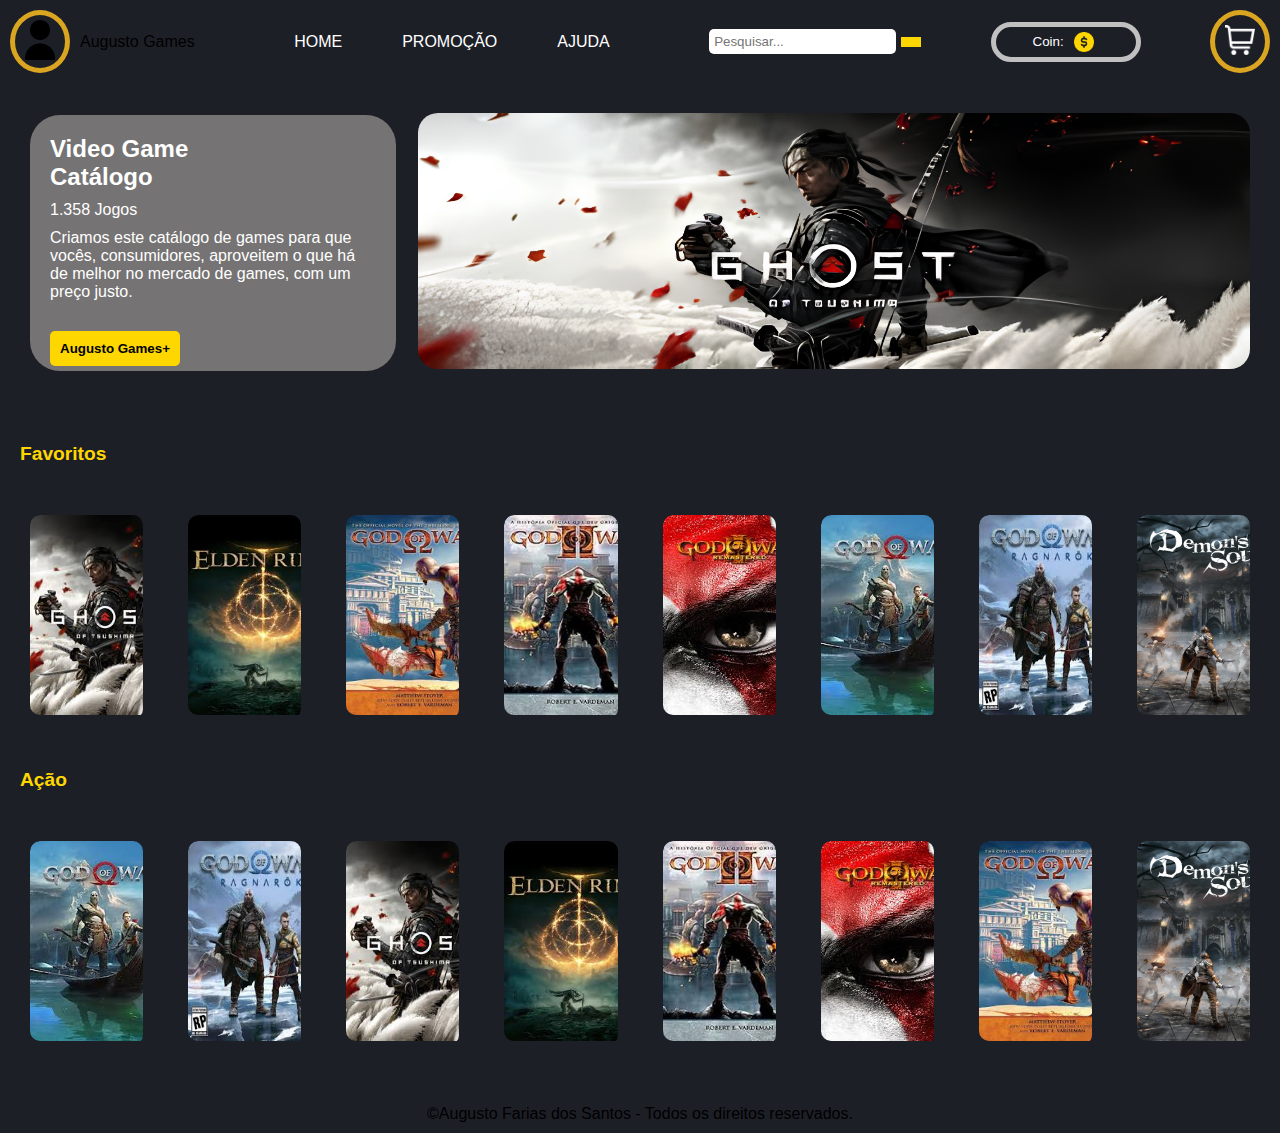
==== commit 48fa076d: "javascript" ====
--- a/app/index.html
+++ b/app/index.html
@@ -7,35 +7,53 @@
     <script src="https://code.jquery.com/jquery-3.6.0.min.js"></script>
     <link rel="stylesheet" href="css/home.css">
     <link rel="stylesheet" href="css/nav.css">
-    <link rel="stylesheet" href="css/sidebar.css">
+    <link rel="stylesheet" href="css/sidebar_cart.css">
+    <link rel="stylesheet" href="css/sidebar_config.css">
     <link rel="stylesheet" href="css/card_opacidade.css">
     <title>Catálogo de Jogos</title>
 </head>
 <body>
     
 <div class="left-sidebar" id="left-sidebar">
-    <div class="user-info">
-        <p>Usuário</p>
-        <p>Informações</p>
+    <divc class="config">
+        <section class="config-user">
+            <h3>Olá {nome do usuario}</h3>
+            <nav>
+                <ul>
+                    <li><a href="#">Lista de desejos</a></li>
+                </ul>
+            </nav>
+        </section>
+        <br>
+        <section class="config-members">
+            <h3>Augusto Games +</h3>
+        </section>
+        <br>
+        <section class="config-catalog">
+            <h3>Configurações</h3>
+        </section>
     </div>
-    <div class="games-section">
-        <button>Jogos</button>
-        <button>Favoritos</button>
+
+</div>
+<div class="right-sidebar" id="right-sidebar">
+    <div class="cart-full">
+        <h3 class="cart-title">Carrinho</h3>
+        
+        <button class="cart-close-btn" id="close-cart">Fechar</button>
+
+        <div class="cart-items" id="cart-items">
+        
+        </div>
+        <div class="cart-total">
+            <span class="cart-total-label"></span>
+            <span class="cart-total-price" id="total-price">R$: 0,00</span>
+        </div>
+
+        <button class="cart-checkout-btn" id="checkout-btn">Finalizar Compra</button>
+        <button class="cart-clear-btn" id="clear-cart-btn">Limpar Carrinho</button>
     </div>
 </div>
 
-<div class="right-sidebar" id="right-sidebar">
-    <div class="cart-header">
-        <h3>Carrinho</h3>
-        <button id="close-cart">Fechar</button>
-    </div>
-    <div class="cart-items" id="cart-items">
-    </div>
-    <div class="cart-total">
-        <p>Total: <span id="total-price">R$: 0,00</span></p>
-        <button id="checkout-btn">Finalizar Compra</button>
-    </div>
-</div>
 
 <div id="overlay" class="overlay"></div>
 
@@ -50,9 +68,9 @@
 
         <nav>
             <ul>
-                <li><a href="">HOME</a></li>
-                <li><a href="">PROMOÇÃO</a></li>
-                <li><a href="">AJUDA</a></li>
+                <li><a href="#">HOME</a></li>
+                <li><a href="#">PROMOÇÃO</a></li>
+                <li><a href="#">AJUDA</a></li>
             </ul>
         </nav>
         <div class="search">
@@ -89,12 +107,14 @@
 
             </div>
         </section>
+
     </main>
+<footer>
+    <p>©Augusto Farias dos Santos - Todos os direitos reservados.</p> 
+</footer>
 </div>
-
-<script src="js/Card-Games.js"></script>
-<script src="js/SideBarLeft.js"></script>
-<script src="js/SideBarRight.js"></script>
-<script src="js/script.js"></script>
+    <script src="js/Card-Games.js"></script>
+    <script src="js/Cart.js"></script>
+    <script src="js/script.js"></script>
 </body>
 </html>--- a/app/css/home.css
+++ b/app/css/home.css
@@ -12,9 +12,8 @@
     display: flex;
     justify-content: space-between;
     align-items: center;
-    padding: 20px;
+    padding: 30px;
     flex-direction: row;
-    padding: 30px;
 }
 
 .folder .plane {
@@ -25,6 +24,7 @@
     background-color: #757373;
     border-radius: 30px;
     justify-content: space-between;
+    flex-direction: column;
 }
 
 .folder .plane h2 {
@@ -98,4 +98,158 @@
 
 .games :hover {
     transform: scale(1.05);
-}+}
+
+.alert {
+    position: fixed;
+    bottom: 20px;
+    left: 50%;
+    transform: translateX(-50%);
+    background-color: #28a745; 
+    color: white;
+    padding: 10px 20px;
+    border-radius: 5px;
+    font-size: 16px;
+    box-shadow: 0 4px 8px rgba(0, 0, 0, 0.2);
+    display: none;
+    z-index: 9999;
+}
+
+.cart-full {
+    padding: 20px;
+}
+
+.cart-title {
+    font-size: 2.5rem;
+    font-weight: bold;
+    margin-bottom: 20px;
+    text-align: center;
+}
+
+.cart-close-btn {
+    background-color: #f44336;
+    font-size: 1.1rem;
+    color: white;
+    border: none;
+    padding: 10px;
+    cursor: pointer;
+    margin-bottom: 20px;
+    width: 100%;
+    text-align: center;
+    border-radius: 5px;
+}
+
+.cart-close-btn:hover {
+    background-color: #d32f2f;
+}
+
+.cart-items {
+    max-height: 400px;
+    overflow-y: auto;
+    margin-bottom: 20px;
+}
+
+.cart-total {
+    font-size: 1.1rem;
+    font-weight: bold;
+    margin-top: auto;
+    display: flex;
+    justify-content: space-between;
+    align-items: center;
+    color: #ffffff;
+    margin-right: 32px;
+}
+
+.cart-checkout-btn, .cart-clear-btn {
+    background-color: #4CAF50;
+    color: white;
+    font-size: 1.1em;
+    border: none;
+    padding: 12px;
+    cursor: pointer;
+    margin-top: 10px;
+    width: 100%;
+    border-radius: 5px;
+    transition: background-color 0.3s ease;
+}
+
+.cart-checkout-btn:hover, .cart-clear-btn:hover {
+    background-color: #45a049;
+}
+
+.cart-item {
+    display: flex;
+    align-items: center;
+    margin-bottom: 15px;
+    background-color: #2c3e50;
+    padding: 10px;
+    border-radius: 5px;
+    box-shadow: 0 2px 5px rgba(0, 0, 0, 0.1);
+}
+
+.cart-item img {
+    width: 80px;
+    height: 120px;
+    object-fit: cover;
+    margin-right: 10px;
+    border-radius: 5px;
+}
+
+.cart-item .item-price-name {
+    flex: 1;
+    font-size: 1.1em;
+    color: #fff;
+    font-weight: bold;
+}
+
+
+@media (max-width: 768px) {
+    .folder {
+        flex-direction: column;
+        padding: 20px;
+    }
+
+    .folder .plane {
+        width: 100%;
+        height: auto;
+        padding: 15px;
+    }
+
+    .folder .featured img {
+        width: 100%;
+        height: auto;
+    }
+
+    .games {
+        flex-wrap: wrap;
+        gap: 20px;
+    }
+
+    .games img {
+        width: 120px;
+        height: 160px;
+    }
+}
+
+@media (max-width: 480px) {
+    .folder .plane h2 {
+        font-size: 1.2rem;
+    }
+
+    .folder .plane p {
+        font-size: 0.9rem;
+    }
+
+    .categories h2 {
+        font-size: 1rem;
+    }
+
+    .games img {
+        width: 100px;
+        height: 140px;
+    }
+
+    .games {
+        justify-content: center;
+    }
+}
--- a/app/css/nav.css
+++ b/app/css/nav.css
@@ -55,7 +55,7 @@
     text-decoration: none;
     font-size: 16px;
     padding: 8px 20px;
-    white-space: nowrap;
+    white-space: wrap;
     position: relative;
 }
 
@@ -126,4 +126,175 @@
 .cart img {
     width: 50px;
     padding: 10px;
-}+}
+
+.container {
+    display: flex;
+    flex-direction: column;
+    height: 100vh;
+}
+
+.main {
+    display: flex;
+}
+
+.folder {
+    display: flex;
+    justify-content: space-between;
+    align-items: center;
+    padding: 30px;
+    flex-direction: row;
+}
+
+.folder .plane {
+    display: flex;
+    width: 30%;
+    height: 20vw;
+    padding: 20px;
+    background-color: #757373;
+    border-radius: 30px;
+    justify-content: space-between;
+    flex-direction: column;
+}
+
+.folder .plane h2 {
+    font-size: 1.5rem;
+    margin-bottom: 10px;
+    color: white;
+}
+
+.folder .plane p {
+    font-size: 1rem;
+    margin: 10px 0;
+    color: white;
+}
+
+.folder .plane button {
+    background-color: #ffd700;
+    border: none;
+    padding: 10px;
+    cursor: pointer;
+    margin-top: 20px;
+    font-weight: bold;
+    border-radius: 5px;
+    transition: background-color 0.3s ease;
+}
+
+.folder .plane button:hover {
+    background-color: #f4c542;
+}
+
+.folder .featured img {
+    width: 65vw;
+    height: 20vw;
+    border-radius: 20px;
+}
+
+.categories {
+    padding: 20px;
+}
+
+.categories h2 {
+    font-size: 1.2rem;
+    margin: 20px 0;
+    color: #ffd700;
+}
+
+.games {
+    display: flex;
+    flex-wrap: nowrap;
+    gap: 45px;
+    padding: 10px;
+}
+
+.games button {
+    position: relative;
+    background: none;
+    border: none;
+    cursor: pointer;
+    text-align: center;
+}
+
+.games img {
+    width: 150px;
+    height: 200px;
+    border-radius: 10px;
+}
+
+.games :hover img {
+    transform: scale(1.1);
+    box-shadow: 0 4px 8px rgba(0, 0, 0, 0.4);
+}
+
+.games :hover {
+    transform: scale(1.05);
+}
+
+footer {
+    background-color: rgba(255, 255, 255, 0);
+    color: #fff;
+    text-align: center;
+    padding: 10px;
+    width: 100%;
+}
+
+@media (max-width: 768px) {
+    .navbar ul {
+        flex-wrap: wrap;
+        justify-content: center;
+    }
+
+    .folder {
+        flex-direction: column;
+        padding: 20px;
+    }
+
+    .folder .plane {
+        width: 100%;
+        height: auto;
+        padding: 15px;
+    }
+
+    .folder .featured img {
+        width: 100%;
+        height: auto;
+    }
+
+    .games {
+        flex-wrap: wrap;
+        gap: 20px;
+    }
+
+    .games img {
+        width: 120px;
+        height: 160px;
+    }
+}
+
+@media (max-width: 480px) {
+    .navbar ul {
+        flex-direction: column;
+        gap: 10px;
+    }
+
+    .folder .plane h2 {
+        font-size: 1.2rem;
+    }
+
+    .folder .plane p {
+        font-size: 0.9rem;
+    }
+
+    .categories h2 {
+        font-size: 1rem;
+    }
+
+    .games img {
+        width: 100px;
+        height: 140px;
+    }
+
+    .games {
+        justify-content: center;
+    }
+}
--- a/app/css/sidebar_cart.css
+++ b/app/css/sidebar_cart.css
@@ -0,0 +1,48 @@
+.left-sidebar {
+    position: fixed;
+    top: 0;
+    left: -250px;
+    width: 250px;
+    height: 100%;
+    background-color: #2c3e50;
+    color: #fff;
+    transition: left 0.3s ease-in-out;
+    padding: 20px;
+    z-index: 999;
+}
+
+.left-sidebar.active {
+    left: 0;
+}
+
+.right-sidebar {
+    position: fixed;
+    top: 0;
+    right: -300px;
+    width: 300px;
+    height: 100%;
+    background-color: #2c3e50;
+    color: #fff;
+    transition: right 0.3s ease-in-out;
+    padding: 20px;
+    z-index: 999;
+}
+
+.right-sidebar.active {
+    right: 0;
+}
+
+.overlay {
+    position: fixed;
+    top: 0;
+    left: 0;
+    width: 100%;
+    height: 100%;
+    background-color: rgba(0, 0, 0, 0.5);
+    display: none;
+    z-index: 998;
+}
+
+.overlay.active {
+    display: block;
+}--- a/app/css/sidebar_config.css
+++ b/app/css/sidebar_config.css
@@ -0,0 +1,68 @@
+.config {
+    display: grid;
+    gap: 5px;
+}
+
+.config-user, .config-members, .config-catalog {
+    background-color: white;
+    height: 220px;
+    border-radius: 15px;
+    padding: 5px;
+}
+
+.config-user h3, .config-members h3, .config-catalog h3 {
+    text-align: center;
+    margin-bottom: 15px;
+    font-size: 0.8rem;
+}
+
+.config-user nav {
+    padding: 10px;
+}
+
+.config-user nav ul {
+    list-style-type: none;
+    margin: 0;
+    padding: 0;
+    display: flex;
+    flex-direction: column;
+    gap: 5px;
+}
+
+.config-user nav ul li a {
+    display: block;
+    font-size: 0.8rem;
+    height: 35px;
+    background-color: #007BFF;
+    color: white;
+    text-align: center;
+    padding: 10px;
+    text-decoration: none;
+    border-radius: 5px;
+    transition: background-color 0.3s ease;
+}
+
+.config-user nav ul li a:hover {
+    background-color: #0056b3;
+}
+
+@media (max-width: 768px) {
+    .config {
+        grid-template-columns: repeat(2, 1fr);
+    }
+}
+
+@media (max-width: 480px) {
+    .config {
+        grid-template-columns: 1fr;
+        gap: 10px;
+    }
+
+    .config-user h3, .config-members h3, .config-catalog h3 {
+        font-size: 0.9rem;
+    }
+
+    .config-user nav ul li a {
+        font-size: 0.7rem;
+    }
+}--- a/app/css/card_opacidade.css
+++ b/app/css/card_opacidade.css
@@ -77,4 +77,4 @@
     .card-details {
         padding: 10px;
     }
-}
+}